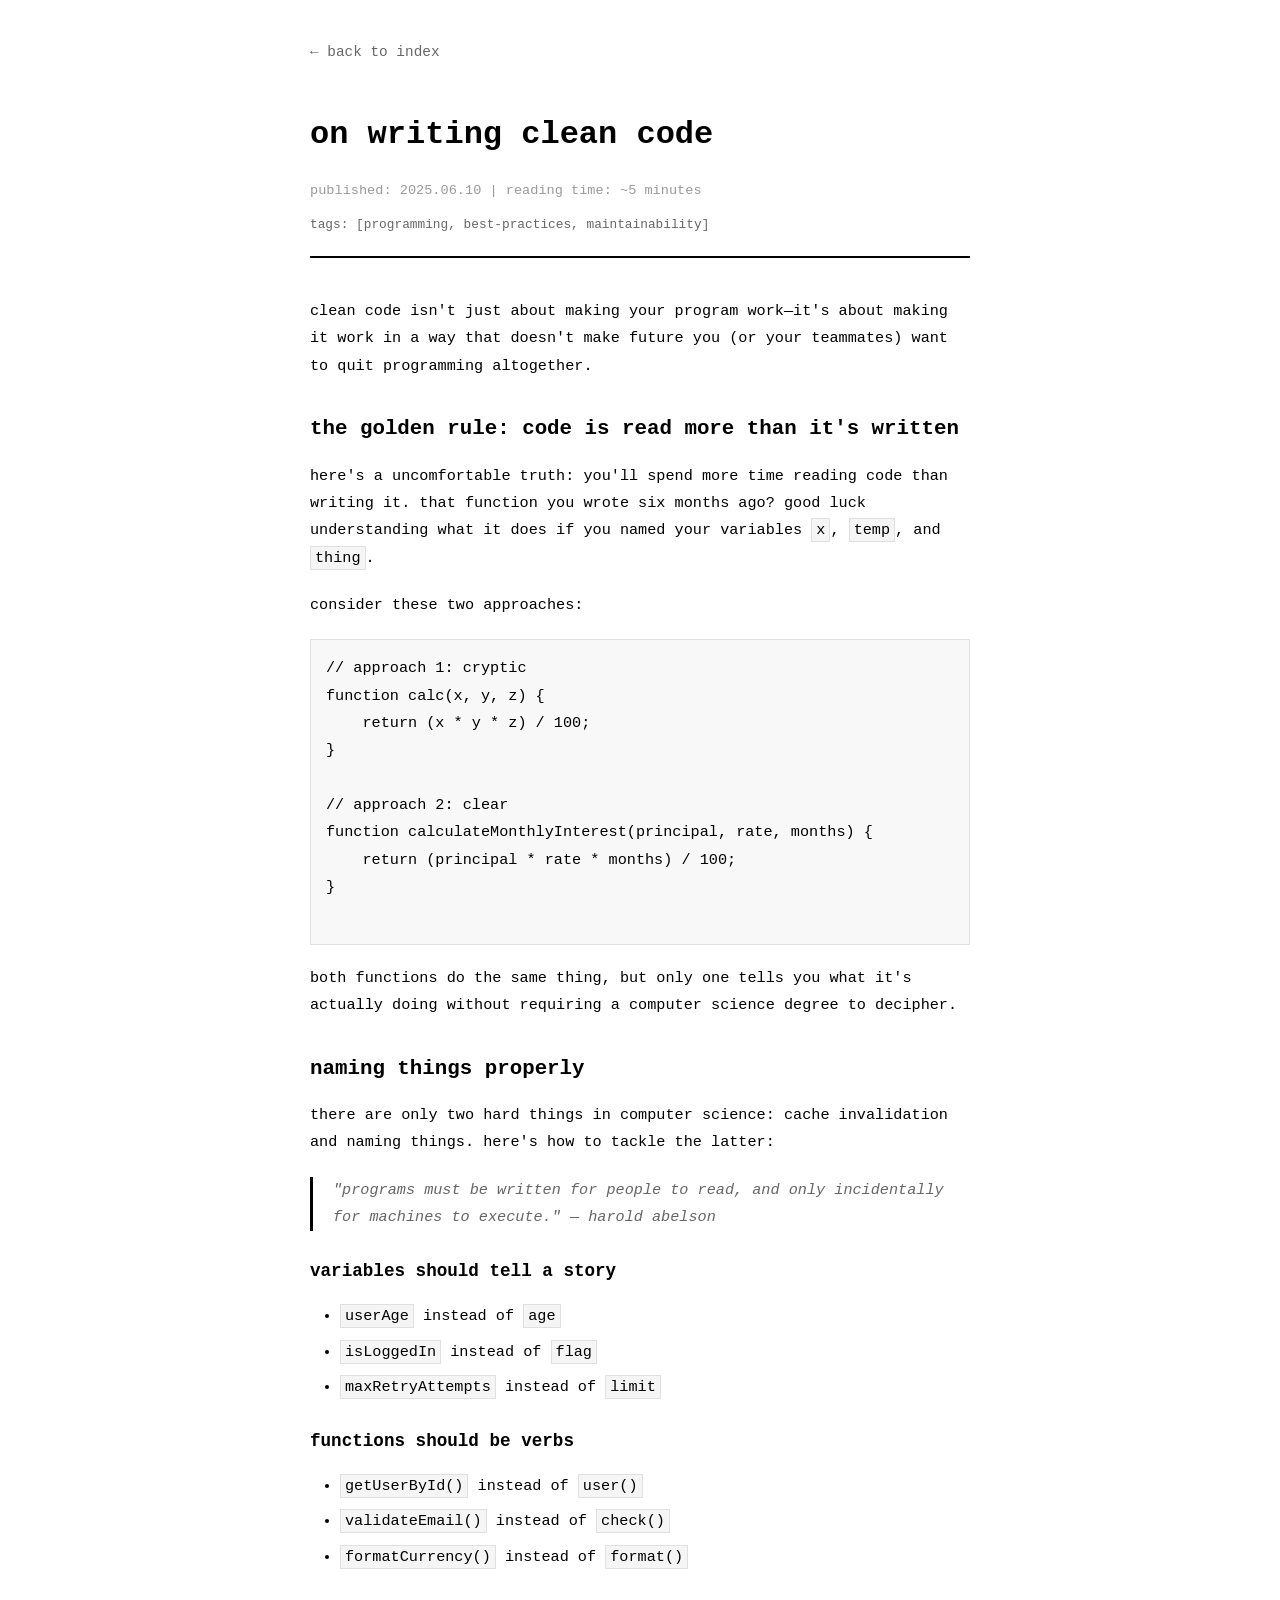
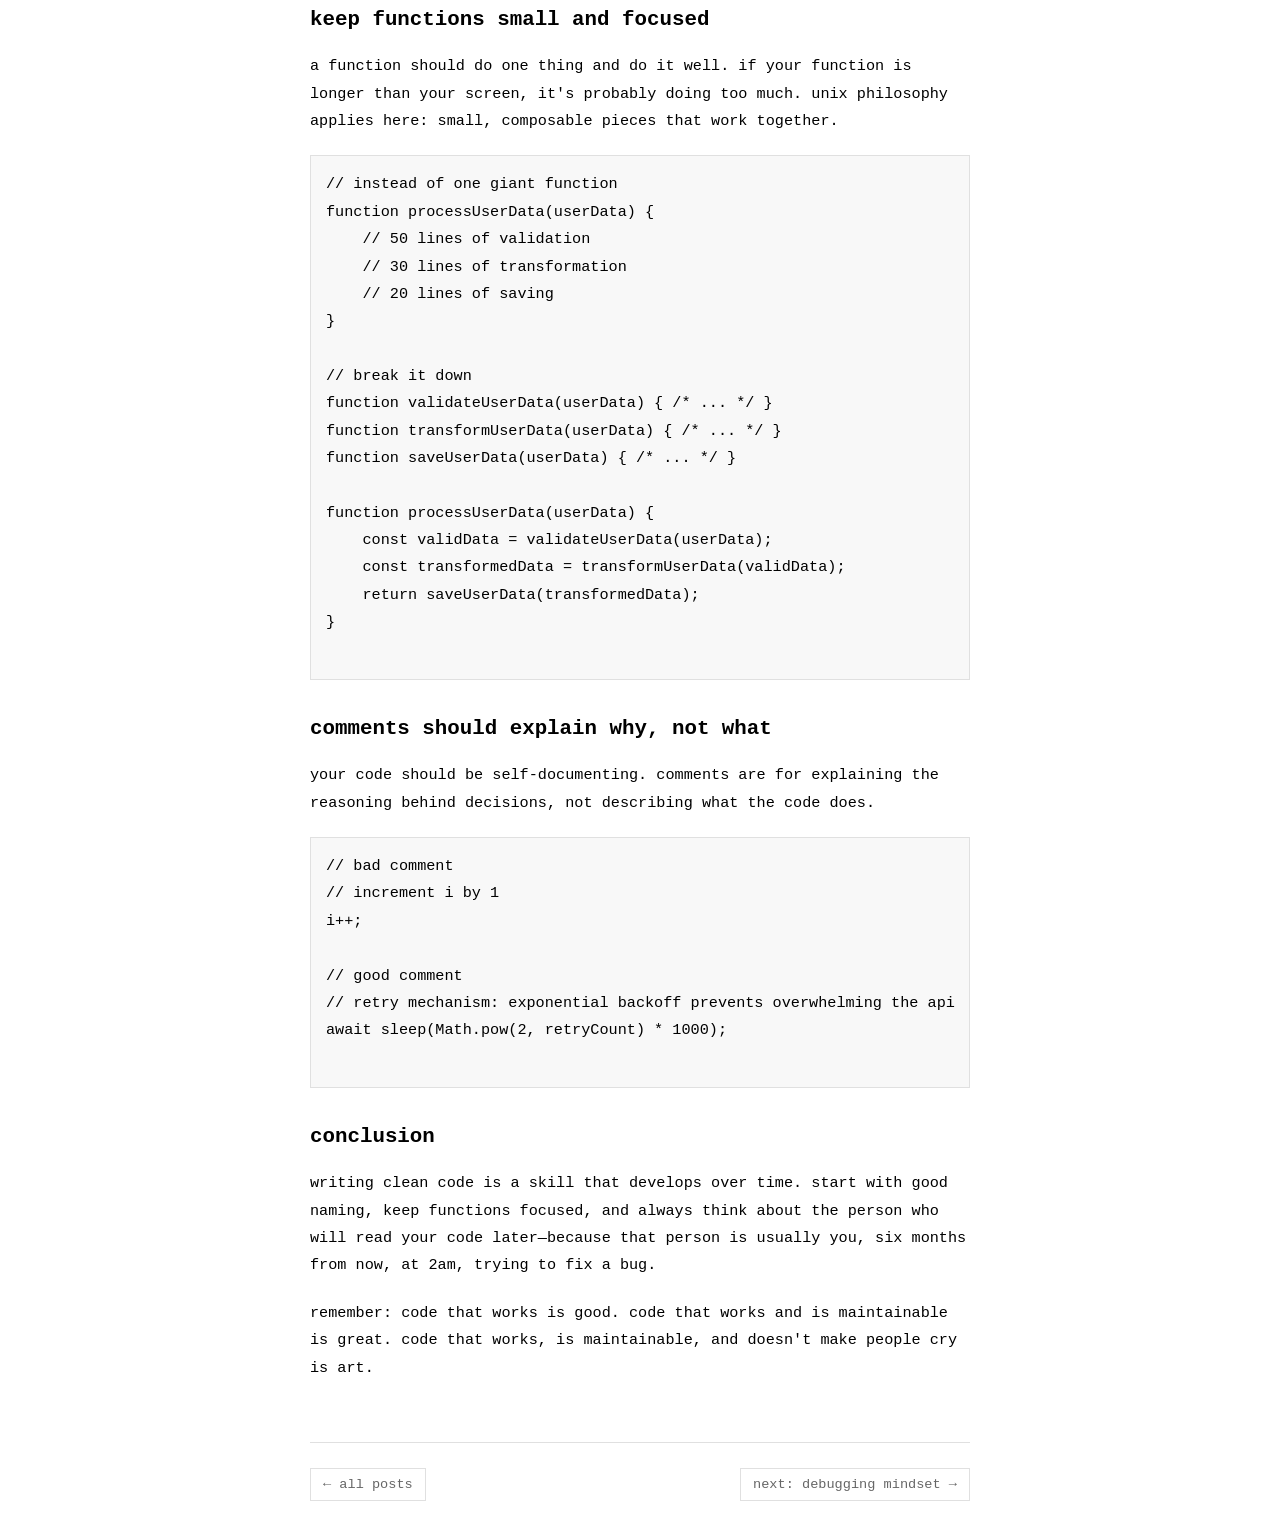
==== blog1.html @ c10b5be8 "Create blog1.html Blog 1 added" ====
<!DOCTYPE html>
<html lang="en">
<head>
    <meta charset="UTF-8">
    <meta name="viewport" content="width=device-width, initial-scale=1.0">
    <title>on writing clean code | blog</title>
    <style>
        * {
            margin: 0;
            padding: 0;
            box-sizing: border-box;
        }

        body {
            font-family: 'Courier New', 'Monaco', 'Lucida Console', monospace;
            background-color: #ffffff;
            color: #000000;
            line-height: 1.8;
            padding: 40px 20px;
            max-width: 700px;
            margin: 0 auto;
        }

        .nav {
            margin-bottom: 40px;
            font-size: 0.9rem;
        }

        .nav a {
            color: #666666;
            text-decoration: none;
            transition: color 0.2s ease;
        }

        .nav a:hover {
            color: #000000;
            text-decoration: underline;
        }

        .article-header {
            margin-bottom: 40px;
            padding-bottom: 20px;
            border-bottom: 2px solid #000000;
        }

        .article-title {
            font-size: 2rem;
            font-weight: bold;
            margin-bottom: 15px;
        }

        .article-meta {
            font-size: 0.85rem;
            color: #999999;
            margin-bottom: 10px;
        }

        .article-tags {
            font-size: 0.8rem;
            color: #666666;
        }

        .article-content {
            font-size: 0.95rem;
        }

        .article-content h2 {
            font-size: 1.3rem;
            margin: 30px 0 15px 0;
            font-weight: bold;
        }

        .article-content h3 {
            font-size: 1.1rem;
            margin: 25px 0 10px 0;
            font-weight: bold;
        }

        .article-content p {
            margin-bottom: 20px;
        }

        .article-content code {
            background-color: #f5f5f5;
            padding: 2px 4px;
            font-family: inherit;
            border: 1px solid #e0e0e0;
        }

        .article-content pre {
            background-color: #f8f8f8;
            padding: 15px;
            margin: 20px 0;
            border: 1px solid #e0e0e0;
            overflow-x: auto;
        }

        .article-content blockquote {
            border-left: 3px solid #000000;
            padding-left: 20px;
            margin: 20px 0;
            color: #666666;
            font-style: italic;
        }

        .article-content ul, .article-content ol {
            margin: 15px 0;
            padding-left: 30px;
        }

        .article-content li {
            margin-bottom: 8px;
        }

        .footer-nav {
            margin-top: 60px;
            padding-top: 30px;
            border-top: 1px solid #e0e0e0;
            display: flex;
            justify-content: space-between;
            align-items: center;
            font-size: 0.85rem;
        }

        .footer-nav a {
            color: #666666;
            text-decoration: none;
            padding: 8px 12px;
            border: 1px solid #e0e0e0;
            transition: all 0.2s ease;
        }

        .footer-nav a:hover {
            background-color: #000000;
            color: #ffffff;
            border-color: #000000;
        }

        .back-to-index {
            color: #999999;
        }

        @media (max-width: 768px) {
            body {
                padding: 20px 15px;
            }
            
            .article-title {
                font-size: 1.5rem;
            }
            
            .footer-nav {
                flex-direction: column;
                gap: 15px;
                text-align: center;
            }
        }
    </style>
</head>
<body>
    <nav class="nav">
        <a href="index.html">← back to index</a>
    </nav>

    <article>
        <header class="article-header">
            <h1 class="article-title">on writing clean code</h1>
            <div class="article-meta">
                published: 2025.06.10 | reading time: ~5 minutes
            </div>
            <div class="article-tags">
                tags: [programming, best-practices, maintainability]
            </div>
        </header>

        <div class="article-content">
            <p>
                clean code isn't just about making your program work—it's about making it work in a way that doesn't make future you (or your teammates) want to quit programming altogether.
            </p>

            <h2>the golden rule: code is read more than it's written</h2>

            <p>
                here's a uncomfortable truth: you'll spend more time reading code than writing it. that function you wrote six months ago? good luck understanding what it does if you named your variables <code>x</code>, <code>temp</code>, and <code>thing</code>.
            </p>

            <p>
                consider these two approaches:
            </p>

            <pre>
// approach 1: cryptic
function calc(x, y, z) {
    return (x * y * z) / 100;
}

// approach 2: clear
function calculateMonthlyInterest(principal, rate, months) {
    return (principal * rate * months) / 100;
}
            </pre>

            <p>
                both functions do the same thing, but only one tells you what it's actually doing without requiring a computer science degree to decipher.
            </p>

            <h2>naming things properly</h2>

            <p>
                there are only two hard things in computer science: cache invalidation and naming things. here's how to tackle the latter:
            </p>

            <blockquote>
                "programs must be written for people to read, and only incidentally for machines to execute." — harold abelson
            </blockquote>

            <h3>variables should tell a story</h3>

            <ul>
                <li><code>userAge</code> instead of <code>age</code></li>
                <li><code>isLoggedIn</code> instead of <code>flag</code></li>
                <li><code>maxRetryAttempts</code> instead of <code>limit</code></li>
            </ul>

            <h3>functions should be verbs</h3>

            <ul>
                <li><code>getUserById()</code> instead of <code>user()</code></li>
                <li><code>validateEmail()</code> instead of <code>check()</code></li>
                <li><code>formatCurrency()</code> instead of <code>format()</code></li>
            </ul>

            <h2>keep functions small and focused</h2>

            <p>
                a function should do one thing and do it well. if your function is longer than your screen, it's probably doing too much. unix philosophy applies here: small, composable pieces that work together.
            </p>

            <pre>
// instead of one giant function
function processUserData(userData) {
    // 50 lines of validation
    // 30 lines of transformation  
    // 20 lines of saving
}

// break it down
function validateUserData(userData) { /* ... */ }
function transformUserData(userData) { /* ... */ }
function saveUserData(userData) { /* ... */ }

function processUserData(userData) {
    const validData = validateUserData(userData);
    const transformedData = transformUserData(validData);
    return saveUserData(transformedData);
}
            </pre>

            <h2>comments should explain why, not what</h2>

            <p>
                your code should be self-documenting. comments are for explaining the reasoning behind decisions, not describing what the code does.
            </p>

            <pre>
// bad comment
// increment i by 1
i++;

// good comment  
// retry mechanism: exponential backoff prevents overwhelming the api
await sleep(Math.pow(2, retryCount) * 1000);
            </pre>

            <h2>conclusion</h2>

            <p>
                writing clean code is a skill that develops over time. start with good naming, keep functions focused, and always think about the person who will read your code later—because that person is usually you, six months from now, at 2am, trying to fix a bug.
            </p>

            <p>
                remember: code that works is good. code that works and is maintainable is great. code that works, is maintainable, and doesn't make people cry is art.
            </p>
        </div>
    </article>

    <footer class="footer-nav">
        <div class="back-to-index">
            <a href="index.html">← all posts</a>
        </div>
        <div>
            <a href="blog2.html">next: debugging mindset →</a>
        </div>
    </footer>

    <script>
        // keyboard shortcuts for navigation
        document.addEventListener('keydown', function(e) {
            if (e.ctrlKey && e.key === 'h') {
                e.preventDefault();
                window.location.href = 'index.html';
            }
            if (e.ctrlKey && e.key === 'n') {
                e.preventDefault();
                window.location.href = 'blog2.html';
            }
        });

        // smooth scrolling for any anchor links
        document.querySelectorAll('a[href^="#"]').forEach(anchor => {
            anchor.addEventListener('click', function (e) {
                e.preventDefault();
                const target = document.querySelector(this.getAttribute('href'));
                if (target) {
                    target.scrollIntoView({ behavior: 'smooth' });
                }
            });
        });
    </script>
</body>
</html>
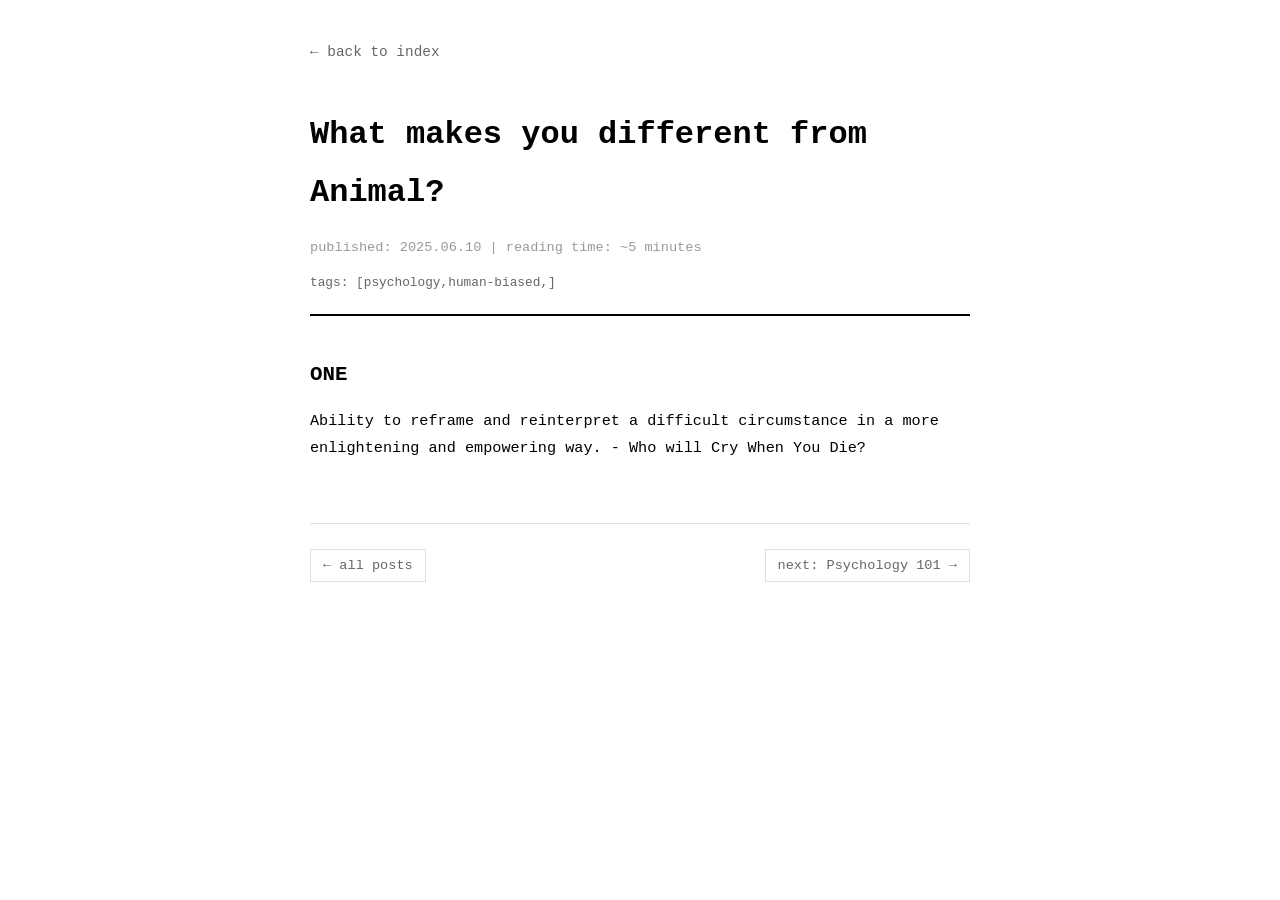
==== commit 2c6f0379: "Update blog1.html" ====
--- a/blog1.html
+++ b/blog1.html
@@ -3,7 +3,8 @@
 <head>
     <meta charset="UTF-8">
     <meta name="viewport" content="width=device-width, initial-scale=1.0">
-    <title>on writing clean code | blog</title>
+    <title>What makes you different from Animal?</title>
+    <link rel="icon" type="image/x-icon" href="favicon.ico">
     <style>
         * {
             margin: 0;
@@ -164,123 +165,29 @@
 
     <article>
         <header class="article-header">
-            <h1 class="article-title">on writing clean code</h1>
+            <h1 class="article-title">What makes you different from Animal?</h1>
             <div class="article-meta">
                 published: 2025.06.10 | reading time: ~5 minutes
             </div>
             <div class="article-tags">
-                tags: [programming, best-practices, maintainability]
+                tags: [psychology,human-biased,]
             </div>
         </header>
 
         <div class="article-content">
+            
+
+            <h2>ONE</h2>
+
             <p>
-                clean code isn't just about making your program work—it's about making it work in a way that doesn't make future you (or your teammates) want to quit programming altogether.
+                Ability to reframe and reinterpret a difficult circumstance in a more enlightening and empowering way. - Who will Cry When You Die?
             </p>
 
-            <h2>the golden rule: code is read more than it's written</h2>
-
-            <p>
-                here's a uncomfortable truth: you'll spend more time reading code than writing it. that function you wrote six months ago? good luck understanding what it does if you named your variables <code>x</code>, <code>temp</code>, and <code>thing</code>.
-            </p>
-
-            <p>
-                consider these two approaches:
-            </p>
-
-            <pre>
-// approach 1: cryptic
-function calc(x, y, z) {
-    return (x * y * z) / 100;
-}
-
-// approach 2: clear
-function calculateMonthlyInterest(principal, rate, months) {
-    return (principal * rate * months) / 100;
-}
-            </pre>
-
-            <p>
-                both functions do the same thing, but only one tells you what it's actually doing without requiring a computer science degree to decipher.
-            </p>
-
-            <h2>naming things properly</h2>
-
-            <p>
-                there are only two hard things in computer science: cache invalidation and naming things. here's how to tackle the latter:
-            </p>
-
-            <blockquote>
-                "programs must be written for people to read, and only incidentally for machines to execute." — harold abelson
-            </blockquote>
-
-            <h3>variables should tell a story</h3>
-
-            <ul>
-                <li><code>userAge</code> instead of <code>age</code></li>
-                <li><code>isLoggedIn</code> instead of <code>flag</code></li>
-                <li><code>maxRetryAttempts</code> instead of <code>limit</code></li>
-            </ul>
-
-            <h3>functions should be verbs</h3>
-
-            <ul>
-                <li><code>getUserById()</code> instead of <code>user()</code></li>
-                <li><code>validateEmail()</code> instead of <code>check()</code></li>
-                <li><code>formatCurrency()</code> instead of <code>format()</code></li>
-            </ul>
-
-            <h2>keep functions small and focused</h2>
-
-            <p>
-                a function should do one thing and do it well. if your function is longer than your screen, it's probably doing too much. unix philosophy applies here: small, composable pieces that work together.
-            </p>
-
-            <pre>
-// instead of one giant function
-function processUserData(userData) {
-    // 50 lines of validation
-    // 30 lines of transformation  
-    // 20 lines of saving
-}
-
-// break it down
-function validateUserData(userData) { /* ... */ }
-function transformUserData(userData) { /* ... */ }
-function saveUserData(userData) { /* ... */ }
-
-function processUserData(userData) {
-    const validData = validateUserData(userData);
-    const transformedData = transformUserData(validData);
-    return saveUserData(transformedData);
-}
-            </pre>
-
-            <h2>comments should explain why, not what</h2>
-
-            <p>
-                your code should be self-documenting. comments are for explaining the reasoning behind decisions, not describing what the code does.
-            </p>
-
-            <pre>
-// bad comment
-// increment i by 1
-i++;
-
-// good comment  
-// retry mechanism: exponential backoff prevents overwhelming the api
-await sleep(Math.pow(2, retryCount) * 1000);
-            </pre>
-
-            <h2>conclusion</h2>
-
-            <p>
-                writing clean code is a skill that develops over time. start with good naming, keep functions focused, and always think about the person who will read your code later—because that person is usually you, six months from now, at 2am, trying to fix a bug.
-            </p>
-
-            <p>
-                remember: code that works is good. code that works and is maintainable is great. code that works, is maintainable, and doesn't make people cry is art.
-            </p>
+          
+
+            
+            
+          
         </div>
     </article>
 
@@ -289,7 +196,7 @@
             <a href="index.html">← all posts</a>
         </div>
         <div>
-            <a href="blog2.html">next: debugging mindset →</a>
+            <a href="blog2.html">next: Psychology 101 →</a>
         </div>
     </footer>
 
@@ -302,7 +209,7 @@
             }
             if (e.ctrlKey && e.key === 'n') {
                 e.preventDefault();
-                window.location.href = 'blog2.html';
+                window.location.href = 'blog1.html';
             }
         });
 
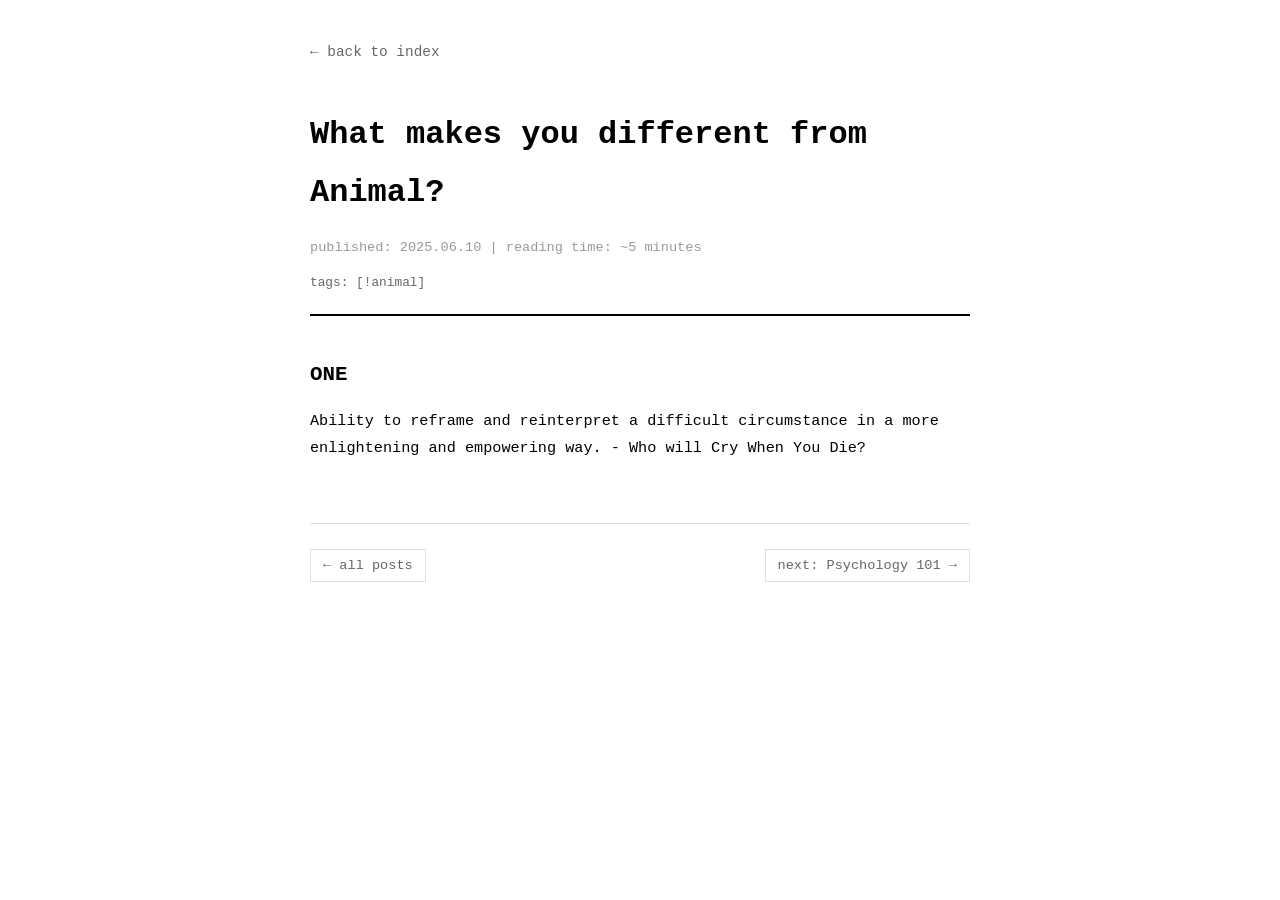
==== commit 911b54f8: "Update blog1.html" ====
--- a/blog1.html
+++ b/blog1.html
@@ -170,7 +170,7 @@
                 published: 2025.06.10 | reading time: ~5 minutes
             </div>
             <div class="article-tags">
-                tags: [psychology,human-biased,]
+                tags: [!animal]
             </div>
         </header>
 
